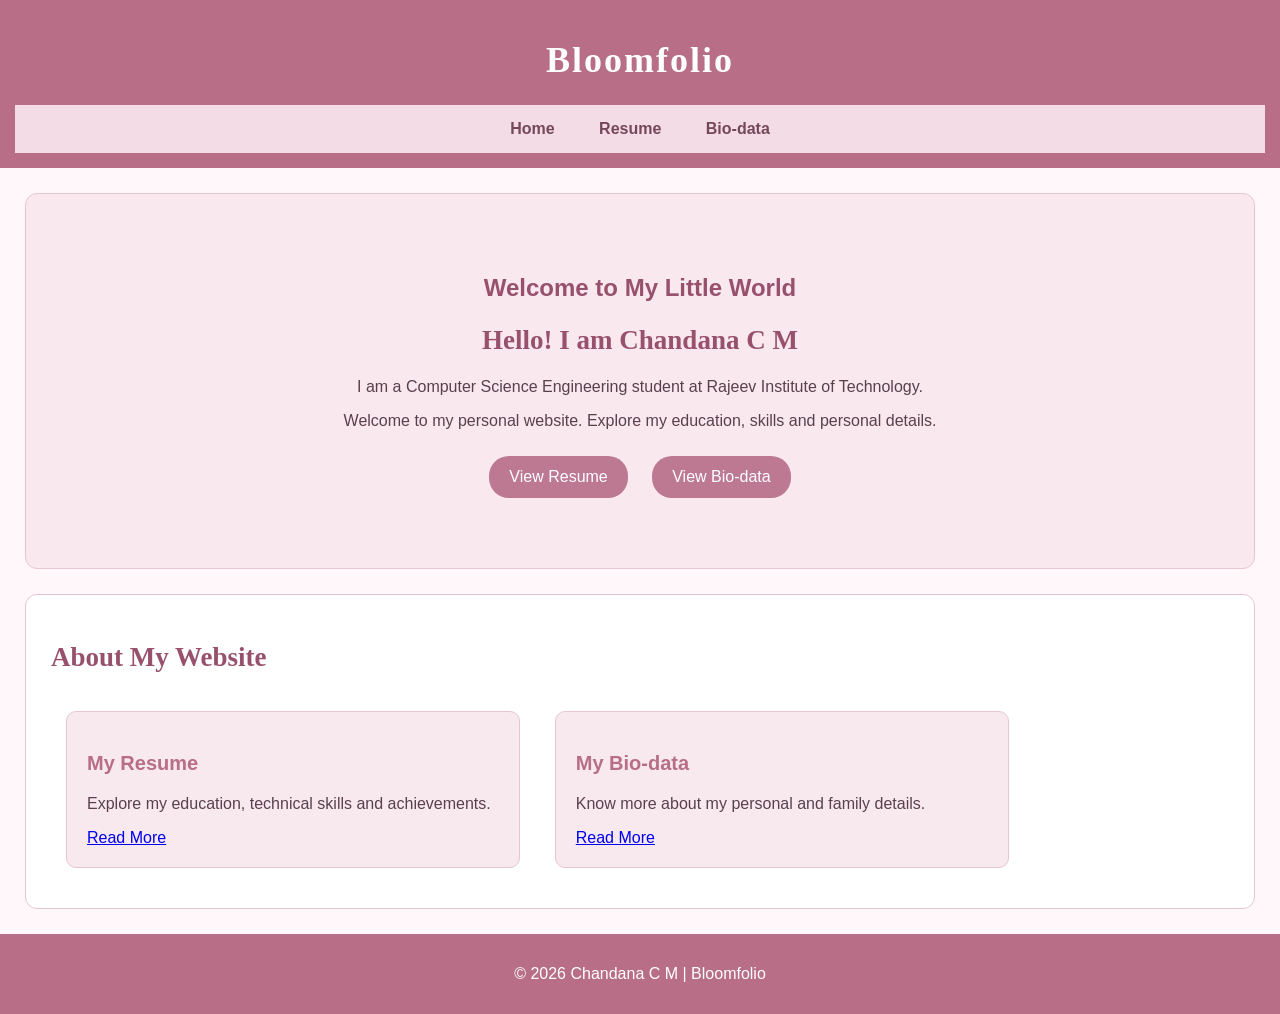
==== index.html @ a1f3f0e3 "Add files via upload" ====
<!DOCTYPE html>
<html>
<head>
<title>Bloomfolio - Chandana C M</title>
<link rel="stylesheet" href="style.css">
<script src="https://code.jquery.com/jquery-3.7.1.min.js"></script>
<script src="script.js" defer></script>
</head>
<body>

<header>
<h1>Bloomfolio</h1>
<nav>
<a href="index.html">Home</a>
<a href="resume.html">Resume</a>
<a href="biodata.html">Bio-data</a>
</nav>
</header>

<section class="home">
<h1>Welcome to My Little World</h1>
<h2>Hello! I am Chandana C M</h2>
<p>I am a Computer Science Engineering student at Rajeev Institute of Technology.</p>
<p>Welcome to my personal website. Explore my education, skills and personal details.</p>
<a href="resume.html" class="button">View Resume</a>
<a href="biodata.html" class="button">View Bio-data</a>
</section>

<section>
<h2>About My Website</h2>

<div class="box">
<h3>My Resume</h3>
<p>Explore my education, technical skills and achievements.</p>
<a href="resume.html">Read More</a>
</div>

<div class="box">
<h3>My Bio-data</h3>
<p>Know more about my personal and family details.</p>
<a href="biodata.html">Read More</a>
</div>
</section>

<footer>
<p>© 2026 Chandana C M | Bloomfolio</p>
</footer>

</body>
</html>
---- style.css ----
body {
    background-color: #fff7fa;
    font-family: Arial, sans-serif;
    margin: 0;
    color: #59404d;
}

header {
    background-color: #b76e86;
    color: white;
    text-align: center;
    padding: 15px;
}

header h1 {
    font-family: Georgia;
    font-size: 35px;
    color: white;
}

nav {
    background-color: #f3dce5;
    padding: 15px;
}

nav a {
    color: #75475a;
    text-decoration: none;
    margin: 20px;
    font-weight: bold;
}

nav a:hover {
    color: #b04470;
}

section {
    background-color: #ffffff;
    margin: 25px;
    padding: 25px;
    border: 1px solid #e8c5d2;
    border-radius: 12px;
}

.home {
    text-align: center;
    padding: 60px;
    background-color: #f9e8ee;
}

.home h1, h2 {
    color: #98516d;
}

h3 {
    color: #b76e86;
}

.box {
    display: inline-block;
    background-color: #f8e9ef;
    width: 35%;
    padding: 20px;
    margin: 15px;
    border: 1px solid #e8c5d2;
    border-radius: 10px;
}

.button {
    display: inline-block;
    background-color: #bd7892;
    color: white;
    padding: 12px 20px;
    text-decoration: none;
    border-radius: 20px;
    margin: 10px;
}

.button:hover {
    background-color: #96516d;
}

table {
    width: 100%;
    border-collapse: collapse;
}

th, td {
    border: 1px solid #dfb8c7;
    padding: 12px;
    text-align: left;
}

th {
    background-color: #ead0db;
    color: #75475a;
}

tr:nth-child(even) {
    background-color: #fff5f8;
}

button {
    background-color: #bd7892;
    color: white;
    padding: 12px 20px;
    border: none;
    border-radius: 20px;
    cursor: pointer;
    margin: 25px;
}

button:hover {
    background-color: #96516d;
}

footer {
    background-color: #b76e86;
    color: white;
    text-align: center;
    padding: 15px;
}

@media(max-width:600px) {
    .box {
        width: 80%;
    }

    nav a {
        margin: 8px;
    }
}

@media print {
    header, footer, button {
        display: none;
    }

    body, section {
        background-color: white;
    }
}
/* Main Heading */
header h1{
    font-family: Georgia, serif;
    font-size: 36px;
    font-weight: bold;
    letter-spacing: 2px;
}

/* Navigation Bar */
nav a{
    font-family: "Trebuchet MS", sans-serif;
    font-size: 16px;
    font-weight: bold;
    text-decoration: none;
}

/* Section Headings */
h2{
    font-family: "Palatino Linotype", serif;
    font-size: 27px;
    font-weight: bold;
}

/* Sub Headings */
h3{
    font-family: Arial, sans-serif;
    font-size: 20px;
    font-weight: 600;
}
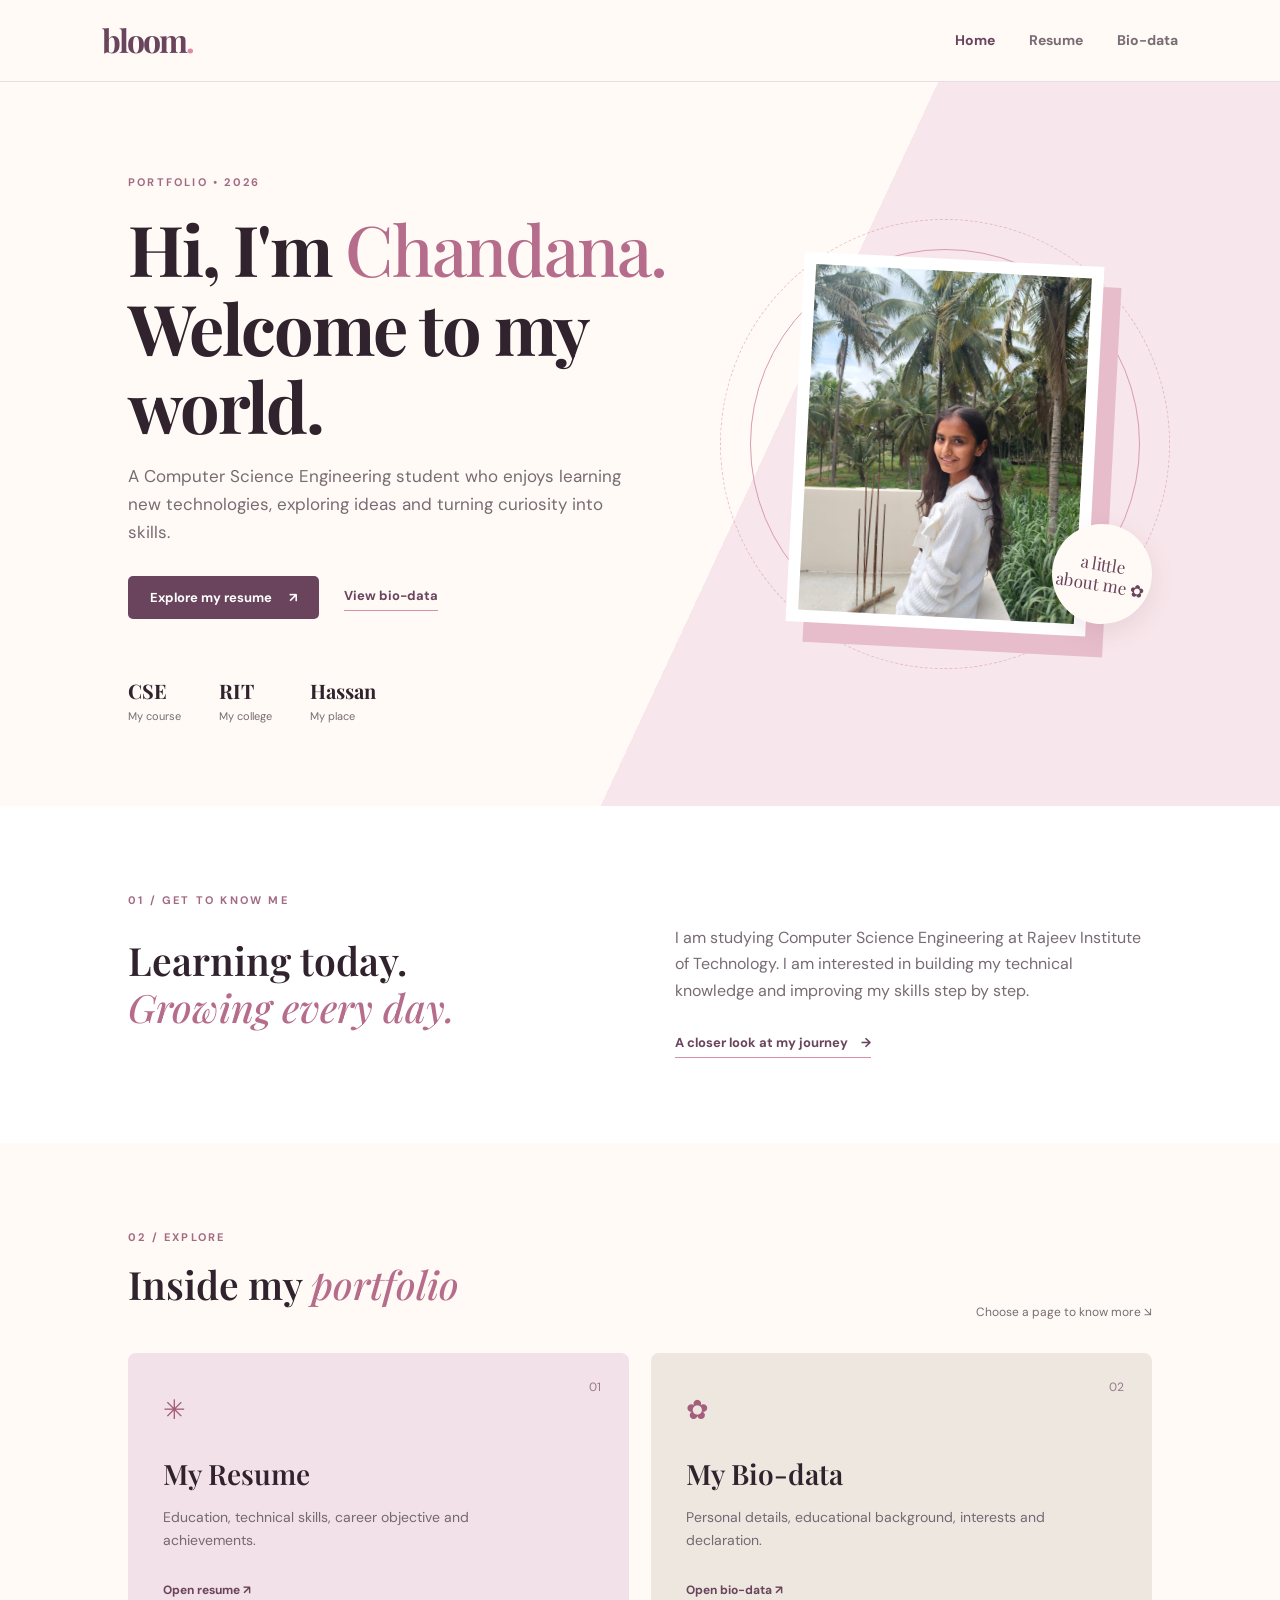
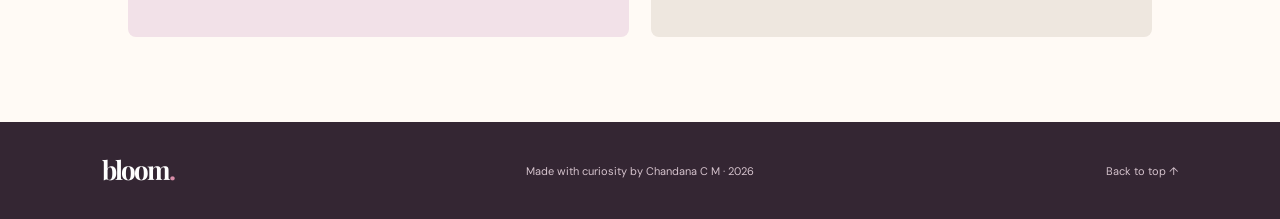
==== commit 7491e202: "Add files via upload" ====
--- a/index.html
+++ b/index.html
@@ -1,49 +1,107 @@
 <!DOCTYPE html>
-<html>
+<html lang="en">
 <head>
-<title>Bloomfolio - Chandana C M</title>
+<meta charset="UTF-8">
+<meta name="viewport" content="width=device-width, initial-scale=1.0">
+<title>Bloomfolio | Chandana C M</title>
 <link rel="stylesheet" href="style.css">
 <script src="https://code.jquery.com/jquery-3.7.1.min.js"></script>
 <script src="script.js" defer></script>
 </head>
 <body>
 
-<header>
-<h1>Bloomfolio</h1>
+<header class="site-header">
+<a class="brand" href="index.html">bloom<span>.</span></a>
 <nav>
-<a href="index.html">Home</a>
+<a class="active" href="index.html">Home</a>
 <a href="resume.html">Resume</a>
 <a href="biodata.html">Bio-data</a>
 </nav>
 </header>
 
-<section class="home">
-<h1>Welcome to My Little World</h1>
-<h2>Hello! I am Chandana C M</h2>
-<p>I am a Computer Science Engineering student at Rajeev Institute of Technology.</p>
-<p>Welcome to my personal website. Explore my education, skills and personal details.</p>
-<a href="resume.html" class="button">View Resume</a>
-<a href="biodata.html" class="button">View Bio-data</a>
-</section>
+<main>
 
-<section>
-<h2>About My Website</h2>
+<section class="hero">
+<div class="hero-copy">
+<p class="eyebrow">PORTFOLIO • 2026</p>
+<h1>Hi, I'm <span>Chandana.</span><br>Welcome to my world.</h1>
 
-<div class="box">
-<h3>My Resume</h3>
-<p>Explore my education, technical skills and achievements.</p>
-<a href="resume.html">Read More</a>
+<p class="hero-text">
+A Computer Science Engineering student who enjoys learning new technologies, exploring ideas and turning curiosity into skills.
+</p>
+
+<div class="hero-actions">
+<a class="button button-dark" href="resume.html">Explore my resume <span>↗</span></a>
+<a class="text-link" href="biodata.html">View bio-data</a>
 </div>
 
-<div class="box">
-<h3>My Bio-data</h3>
-<p>Know more about my personal and family details.</p>
-<a href="biodata.html">Read More</a>
+<div class="quick-facts">
+<div><strong>CSE</strong><small>My course</small></div>
+<div><strong>RIT</strong><small>My college</small></div>
+<div><strong>Hassan</strong><small>My place</small></div>
+</div>
+</div>
+
+<div class="hero-visual">
+<div class="photo-frame">
+<img src="photo.jpeg" alt="Chandana's profile photo" onerror="this.style.display='none'; this.nextElementSibling.style.display='flex';">
+<div class="photo-placeholder">
+<span>YOUR PHOTO</span>
+<small>Save your picture as<br><b>photo.jpg</b></small>
+</div>
+</div>
+<div class="photo-sticker">a little<br>about me ✿</div>
+<div class="orbit orbit-one"></div>
+<div class="orbit orbit-two"></div>
 </div>
 </section>
 
+<section class="intro-section">
+<div class="section-label">01 / GET TO KNOW ME</div>
+<div class="intro-grid">
+<h2>Learning today.<br><em>Growing every day.</em></h2>
+<div>
+<p>I am studying Computer Science Engineering at Rajeev Institute of Technology. I am interested in building my technical knowledge and improving my skills step by step.</p>
+<a class="arrow-link" href="resume.html">A closer look at my journey <span>→</span></a>
+</div>
+</div>
+</section>
+
+<section class="cards-section">
+<div class="section-heading">
+<div>
+<div class="section-label">02 / EXPLORE</div>
+<h2>Inside my <em>portfolio</em></h2>
+</div>
+<span class="tiny-note">Choose a page to know more ↘</span>
+</div>
+
+<div class="feature-grid">
+
+<a class="feature-card resume-card" href="resume.html">
+<span class="card-number">01</span>
+<span class="card-icon">✳</span>
+<h3>My Resume</h3>
+<p>Education, technical skills, career objective and achievements.</p>
+<span class="card-link">Open resume ↗</span>
+</a>
+
+<a class="feature-card bio-card" href="biodata.html">
+<span class="card-number">02</span>
+<span class="card-icon">✿</span>
+<h3>My Bio-data</h3>
+<p>Personal details, educational background, interests and declaration.</p>
+<span class="card-link">Open bio-data ↗</span>
+</a>
+
+</div>
+</section>
+</main>
+
 <footer>
-<p>© 2026 Chandana C M | Bloomfolio</p>
+<a class="brand footer-brand" href="index.html">bloom<span>.</span></a>
+<p>Made with curiosity by Chandana C M · 2026</p>
+<a href="#top">Back to top ↑</a>
 </footer>
 
 </body>
--- a/style.css
+++ b/style.css
@@ -1,171 +1,857 @@
-body {
-    background-color: #fff7fa;
-    font-family: Arial, sans-serif;
-    margin: 0;
-    color: #59404d;
-}
-
-header {
-    background-color: #b76e86;
-    color: white;
-    text-align: center;
-    padding: 15px;
-}
-
-header h1 {
-    font-family: Georgia;
-    font-size: 35px;
-    color: white;
-}
-
-nav {
-    background-color: #f3dce5;
-    padding: 15px;
-}
-
-nav a {
-    color: #75475a;
-    text-decoration: none;
-    margin: 20px;
-    font-weight: bold;
-}
-
-nav a:hover {
-    color: #b04470;
-}
-
-section {
-    background-color: #ffffff;
-    margin: 25px;
-    padding: 25px;
-    border: 1px solid #e8c5d2;
-    border-radius: 12px;
-}
-
-.home {
-    text-align: center;
-    padding: 60px;
-    background-color: #f9e8ee;
-}
-
-.home h1, h2 {
-    color: #98516d;
-}
-
-h3 {
-    color: #b76e86;
-}
-
-.box {
-    display: inline-block;
-    background-color: #f8e9ef;
-    width: 35%;
-    padding: 20px;
-    margin: 15px;
-    border: 1px solid #e8c5d2;
-    border-radius: 10px;
-}
-
-.button {
-    display: inline-block;
-    background-color: #bd7892;
-    color: white;
-    padding: 12px 20px;
-    text-decoration: none;
-    border-radius: 20px;
-    margin: 10px;
-}
-
-.button:hover {
-    background-color: #96516d;
-}
-
-table {
-    width: 100%;
-    border-collapse: collapse;
-}
-
-th, td {
-    border: 1px solid #dfb8c7;
-    padding: 12px;
-    text-align: left;
-}
-
-th {
-    background-color: #ead0db;
-    color: #75475a;
-}
-
-tr:nth-child(even) {
-    background-color: #fff5f8;
-}
-
-button {
-    background-color: #bd7892;
-    color: white;
-    padding: 12px 20px;
-    border: none;
-    border-radius: 20px;
-    cursor: pointer;
-    margin: 25px;
-}
-
-button:hover {
-    background-color: #96516d;
-}
-
-footer {
-    background-color: #b76e86;
-    color: white;
-    text-align: center;
-    padding: 15px;
-}
-
-@media(max-width:600px) {
-    .box {
-        width: 80%;
-    }
-
-    nav a {
-        margin: 8px;
-    }
-}
-
-@media print {
-    header, footer, button {
-        display: none;
-    }
-
-    body, section {
-        background-color: white;
-    }
-}
-/* Main Heading */
-header h1{
-    font-family: Georgia, serif;
-    font-size: 36px;
-    font-weight: bold;
-    letter-spacing: 2px;
-}
-
-/* Navigation Bar */
+@import url('https://fonts.googleapis.com/css2?family=DM+Sans:wght@400;500;600;700&family=Playfair+Display:ital,wght@0,500;0,600;0,700;1,500;1,600&display=swap');
+
+:root{
+--ink:#30232d;
+--muted:#786b74;
+--pink:#d98da9;
+--rose:#f5dce5;
+--cream:#fffaf5;
+--plum:#69445c;
+--line:#eadde2;
+--white:#fff;
+}
+
+*{
+box-sizing:border-box;
+}
+
+html{
+scroll-behavior:smooth;
+}
+
+body{
+margin:0;
+background:var(--cream);
+color:var(--ink);
+font-family:'DM Sans',Arial,sans-serif;
+line-height:1.65;
+}
+
+.site-header{
+height:82px;
+padding:0 8%;
+display:flex;
+align-items:center;
+justify-content:space-between;
+background:rgba(255,250,245,.94);
+border-bottom:1px solid var(--line);
+position:sticky;
+top:0;
+z-index:10;
+backdrop-filter:blur(12px);
+}
+
+.brand{
+font-family:'Playfair Display',serif;
+font-size:32px;
+font-weight:700;
+color:var(--plum);
+text-decoration:none;
+letter-spacing:-2px;
+}
+
+.brand span{
+color:var(--pink);
+}
+
+nav{
+display:flex;
+gap:34px;
+}
+
 nav a{
-    font-family: "Trebuchet MS", sans-serif;
-    font-size: 16px;
-    font-weight: bold;
-    text-decoration: none;
-}
-
-/* Section Headings */
-h2{
-    font-family: "Palatino Linotype", serif;
-    font-size: 27px;
-    font-weight: bold;
-}
-
-/* Sub Headings */
-h3{
-    font-family: Arial, sans-serif;
-    font-size: 20px;
-    font-weight: 600;
-}
+color:var(--muted);
+text-decoration:none;
+font-size:14px;
+font-weight:700;
+transition:.25s;
+}
+
+nav a:hover,nav a.active{
+color:var(--plum);
+}
+
+.hero{
+min-height:620px;
+padding:80px 10%;
+display:grid;
+grid-template-columns:1.15fr .85fr;
+align-items:center;
+gap:50px;
+background:linear-gradient(115deg,#fffaf5 0%,#fffaf5 58%,#f7e6eb 58%,#f7e6eb 100%);
+overflow:hidden;
+}
+
+.eyebrow,.section-label{
+font-size:11px;
+letter-spacing:2.2px;
+font-weight:700;
+color:#a36b83;
+}
+
+.hero h1,.page-top h1{
+font-family:'Playfair Display',serif;
+font-size:clamp(43px,5.5vw,70px);
+line-height:1.12;
+letter-spacing:-2px;
+margin:18px 0;
+}
+
+.hero h1 span,.page-top h1 em,.intro-grid h2 em,.section-heading h2 em{
+color:#b66d8b;
+font-weight:500;
+}
+
+.hero-text{
+max-width:510px;
+color:var(--muted);
+font-size:17px;
+}
+
+.hero-actions{
+display:flex;
+align-items:center;
+gap:25px;
+margin-top:30px;
+}
+
+.button{
+border:0;
+text-decoration:none;
+display:inline-block;
+padding:13px 22px;
+border-radius:5px;
+font:700 13px 'DM Sans',sans-serif;
+cursor:pointer;
+transition:.25s;
+}
+
+.button-dark{
+background:var(--plum);
+color:white;
+}
+
+.button-dark:hover{
+background:#8b5875;
+transform:translateY(-2px);
+}
+
+.button span{
+margin-left:14px;
+}
+
+.text-link,.arrow-link{
+color:var(--plum);
+font-size:13px;
+font-weight:700;
+text-decoration:none;
+border-bottom:1px solid var(--pink);
+padding-bottom:4px;
+}
+
+.quick-facts{
+display:flex;
+gap:38px;
+margin-top:55px;
+}
+
+.quick-facts div{
+display:flex;
+flex-direction:column;
+}
+
+.quick-facts strong{
+font-family:'Playfair Display',serif;
+font-size:20px;
+}
+
+.quick-facts small{
+color:var(--muted);
+font-size:11px;
+}
+
+.hero-visual{
+height:430px;
+position:relative;
+display:flex;
+align-items:center;
+justify-content:center;
+}
+
+.photo-frame{
+width:300px;
+height:370px;
+padding:12px;
+background:#fff;
+box-shadow:18px 20px 0 #e7bdcc;
+transform:rotate(3deg);
+position:relative;
+z-index:2;
+}
+
+.photo-frame img{
+width:100%;
+height:100%;
+object-fit:cover;
+}
+
+.photo-placeholder{
+height:100%;
+background:linear-gradient(145deg,#f4dce5,#e9c3d2);
+display:none;
+align-items:center;
+justify-content:center;
+flex-direction:column;
+color:var(--plum);
+text-align:center;
+}
+
+.photo-placeholder span{
+font-family:'Playfair Display',serif;
+font-size:25px;
+}
+
+.photo-placeholder small{
+font-size:12px;
+margin-top:12px;
+}
+
+.photo-sticker{
+position:absolute;
+z-index:3;
+right:0;
+bottom:35px;
+background:#fffaf5;
+border-radius:50%;
+width:100px;
+height:100px;
+display:flex;
+align-items:center;
+justify-content:center;
+text-align:center;
+font-family:'Playfair Display',serif;
+color:var(--plum);
+font-size:17px;
+line-height:1.2;
+transform:rotate(9deg);
+box-shadow:0 8px 25px #8a536022;
+}
+
+.orbit{
+position:absolute;
+border:1px solid #d99bb2;
+border-radius:50%;
+width:390px;
+height:390px;
+}
+
+.orbit-two{
+width:450px;
+height:450px;
+border-style:dashed;
+opacity:.6;
+}
+
+.intro-section,.cards-section{
+padding:85px 10%;
+}
+
+.intro-section{
+background:#fff;
+}
+
+.intro-grid{
+display:grid;
+grid-template-columns:1fr 1fr;
+gap:70px;
+align-items:center;
+}
+
+.intro-grid h2,.section-heading h2{
+font:600 39px/1.2 'Playfair Display',serif;
+margin:15px 0;
+}
+
+.intro-grid p{
+color:var(--muted);
+max-width:510px;
+}
+
+.arrow-link{
+display:inline-block;
+margin-top:12px;
+}
+
+.arrow-link span{
+padding-left:10px;
+}
+
+.section-heading{
+display:flex;
+justify-content:space-between;
+align-items:end;
+margin-bottom:30px;
+}
+
+.tiny-note{
+font-size:12px;
+color:var(--muted);
+}
+
+.feature-grid{
+display:grid;
+grid-template-columns:1fr 1fr;
+gap:22px;
+}
+
+.feature-card{
+position:relative;
+min-height:270px;
+padding:35px;
+text-decoration:none;
+color:var(--ink);
+border-radius:8px;
+transition:.3s;
+}
+
+.feature-card:hover{
+transform:translateY(-7px);
+box-shadow:0 18px 35px #60405216;
+}
+
+.resume-card{
+background:#f2e1e8;
+}
+
+.bio-card{
+background:#eee7df;
+}
+
+.card-number{
+position:absolute;
+right:28px;
+top:25px;
+color:#98788a;
+font-size:12px;
+}
+
+.card-icon{
+font-size:27px;
+color:#a35e7c;
+}
+
+.feature-card h3{
+font:600 28px 'Playfair Display',serif;
+margin:22px 0 8px;
+}
+
+.feature-card p{
+max-width:360px;
+color:#746873;
+font-size:14px;
+}
+
+.card-link{
+display:inline-block;
+margin-top:15px;
+color:var(--plum);
+font-size:12px;
+font-weight:700;
+}
+
+footer{
+padding:27px 8%;
+display:flex;
+align-items:center;
+justify-content:space-between;
+background:#342633;
+color:#e8dce2;
+}
+
+footer p,footer>a:last-child{
+font-size:11px;
+color:#d5c3cd;
+text-decoration:none;
+}
+
+.footer-brand{
+color:#fff;
+font-size:26px;
+}
+
+.inner-page{
+max-width:1100px;
+margin:auto;
+padding:65px 35px 80px;
+}
+
+.page-top{
+display:flex;
+justify-content:space-between;
+align-items:center;
+margin-bottom:35px;
+}
+
+.page-top h1{
+font-size:55px;
+margin:8px 0;
+}
+
+.page-lead{
+color:var(--muted);
+margin:0;
+}
+
+.mini-flower{
+font-size:85px;
+color:#d99bb2;
+transform:rotate(-15deg);
+}
+
+.profile-strip{
+display:flex;
+align-items:center;
+gap:22px;
+background:#f3e4e9;
+padding:22px 28px;
+margin-bottom:25px;
+border-radius:7px;
+}
+
+.small-photo{
+width:78px;
+height:78px;
+border-radius:50%;
+overflow:hidden;
+background:#d9a5b9;
+display:flex;
+align-items:center;
+justify-content:center;
+color:white;
+font:26px 'Playfair Display',serif;
+flex-shrink:0;
+}
+
+.small-photo img{
+width:100%;
+height:100%;
+object-fit:cover;
+}
+
+.small-photo span{
+display:none;
+}
+
+.profile-strip h2{
+font:600 25px 'Playfair Display',serif;
+margin:0;
+}
+
+.profile-strip p{
+margin:2px 0;
+color:var(--muted);
+font-size:13px;
+}
+
+.contact-line{
+font-size:12px!important;
+}
+
+.resume-layout{
+display:grid;
+grid-template-columns:1.6fr .8fr;
+gap:22px;
+}
+
+.resume-main{
+display:grid;
+gap:20px;
+}
+
+.content-card,.side-card{
+background:white;
+border:1px solid var(--line);
+border-radius:7px;
+padding:28px;
+}
+
+.content-card h2{
+font:600 25px 'Playfair Display',serif;
+margin:7px 0 15px;
+}
+
+.content-card p,.side-card p{
+color:var(--muted);
+font-size:14px;
+margin-bottom:0;
+}
+
+.timeline{
+border-left:1px solid #e4c6d2;
+margin:22px 0 0 7px;
+padding-left:24px;
+}
+
+.timeline-item{
+position:relative;
+padding:0 0 20px;
+}
+
+.timeline-item:last-child{
+padding-bottom:0;
+}
+
+.timeline-dot{
+position:absolute;
+width:11px;
+height:11px;
+border-radius:50%;
+background:#c67f9b;
+left:-30px;
+top:5px;
+border:2px solid white;
+box-shadow:0 0 0 1px #c67f9b;
+}
+
+.timeline-item small,.side-card small{
+font-size:9px;
+letter-spacing:1.5px;
+color:#a36b83;
+font-weight:700;
+}
+
+.timeline-item h3{
+font:600 17px 'Playfair Display',serif;
+margin:3px 0;
+}
+
+.timeline-item p{
+margin:0;
+}
+
+.skill-tags{
+display:flex;
+gap:10px;
+flex-wrap:wrap;
+margin-top:18px;
+}
+
+.skill-tags span{
+padding:8px 14px;
+background:#f5e5eb;
+color:var(--plum);
+border-radius:30px;
+font-size:12px;
+font-weight:700;
+}
+
+.resume-side{
+display:grid;
+align-content:start;
+gap:18px;
+}
+
+.side-card{
+background:#f1e9e4;
+}
+
+.side-card-pink{
+background:#f4e2e9;
+}
+
+.side-icon{
+font-size:25px;
+color:#ad6b88;
+}
+
+.side-card h3{
+font:600 21px 'Playfair Display',serif;
+margin:10px 0 5px;
+}
+
+.side-card small{
+display:block;
+margin-top:20px;
+}
+
+.print-row{
+display:flex;
+align-items:center;
+gap:25px;
+margin-top:28px;
+}
+
+.bio-banner{
+background:#69445c;
+color:white;
+padding:30px 38px;
+border-radius:7px;
+display:flex;
+justify-content:space-between;
+align-items:center;
+margin-bottom:22px;
+}
+
+.bio-banner .eyebrow{
+color:#e7b9cb;
+}
+
+.bio-banner h2{
+font:600 34px 'Playfair Display',serif;
+margin:5px 0;
+}
+
+.bio-banner p:last-child{
+color:#eadce3;
+margin:0;
+font-size:13px;
+}
+
+.bio-mark{
+font:600 58px 'Playfair Display',serif;
+color:#f2d8e2;
+border:1px solid #bd94a9;
+border-radius:50%;
+width:110px;
+height:110px;
+display:flex;
+align-items:center;
+justify-content:center;
+}
+
+.bio-mark span{
+color:#dca3bb;
+}
+
+.details-grid{
+display:grid;
+grid-template-columns:1fr 1fr;
+gap:0 30px;
+}
+
+.detail{
+padding:15px 0;
+border-bottom:1px solid #f0e6ea;
+display:flex;
+flex-direction:column;
+}
+
+.detail small{
+font-size:9px;
+letter-spacing:1.4px;
+color:#a36b83;
+font-weight:700;
+}
+
+.detail strong{
+font-size:14px;
+margin-top:4px;
+}
+
+.education-list{
+display:grid;
+gap:0;
+}
+
+.education-list>div{
+display:flex;
+align-items:center;
+gap:20px;
+padding:15px 0;
+border-bottom:1px solid #f0e6ea;
+}
+
+.education-list b{
+font:500 22px 'Playfair Display',serif;
+color:#c27d99;
+}
+
+.education-list span{
+display:flex;
+flex-direction:column;
+}
+
+.education-list strong{
+font-size:14px;
+}
+
+.education-list small{
+color:var(--muted);
+font-size:12px;
+}
+
+.bio-bottom{
+display:grid;
+grid-template-columns:1fr 1fr;
+gap:20px;
+margin-top:22px;
+}
+
+.declaration{
+margin-top:22px;
+padding:30px;
+background:#f3e4e9;
+border-radius:7px;
+display:flex;
+justify-content:space-between;
+align-items:center;
+}
+
+.declaration h2{
+font:600 27px 'Playfair Display',serif;
+margin:8px 0;
+}
+
+.declaration p{
+font-size:13px;
+color:var(--muted);
+max-width:650px;
+}
+
+.signature{
+font:italic 22px 'Playfair Display',serif;
+color:var(--plum)!important;
+margin:20px 0 5px;
+}
+
+.declaration small{
+font-size:9px;
+letter-spacing:1.5px;
+color:#a36b83;
+font-weight:700;
+}
+
+.declaration-flower{
+font-size:75px;
+color:#c6819d;
+}
+
+@media(max-width:750px){
+
+.site-header{
+padding:0 5%;
+height:70px;
+}
+
+nav{
+gap:14px;
+}
+
+nav a{
+font-size:12px;
+}
+
+.hero{
+padding:55px 7%;
+grid-template-columns:1fr;
+gap:20px;
+background:linear-gradient(180deg,#fffaf5 0%,#fffaf5 58%,#f7e6eb 58%);
+}
+
+.hero-visual{
+height:370px;
+}
+
+.photo-frame{
+width:245px;
+height:310px;
+}
+
+.orbit{
+width:320px;
+height:320px;
+}
+
+.orbit-two{
+width:365px;
+height:365px;
+}
+
+.intro-section,.cards-section{
+padding:60px 7%;
+}
+
+.intro-grid,.feature-grid,.resume-layout,.bio-bottom{
+grid-template-columns:1fr;
+gap:22px;
+}
+
+.section-heading{
+align-items:start;
+gap:10px;
+flex-direction:column;
+}
+
+.inner-page{
+padding:45px 6% 60px;
+}
+
+.page-top h1{
+font-size:43px;
+}
+
+.details-grid{
+grid-template-columns:1fr;
+}
+
+.profile-strip{
+padding:18px;
+}
+
+.contact-line{
+overflow-wrap:anywhere;
+}
+
+.bio-banner{
+padding:25px;
+}
+
+.bio-mark{
+width:80px;
+height:80px;
+font-size:42px;
+}
+
+.declaration-flower{
+font-size:48px;
+}
+
+footer{
+padding:25px 6%;
+gap:10px;
+flex-wrap:wrap;
+}
+
+footer p{
+order:3;
+width:100%;
+margin:0;
+}
+
+}
+
+@media print{
+
+body{
+background:white;
+}
+
+.site-header,footer,.print-row,.button{
+display:none!important;
+}
+
+.inner-page{
+padding:0;
+max-width:none;
+}
+
+.content-card,.side-card,.profile-strip,.bio-banner,.declaration{
+break-inside:avoid;
+box-shadow:none;
+}
+
+.resume-layout{
+grid-template-columns:1.5fr .8fr;
+}
+
+}
